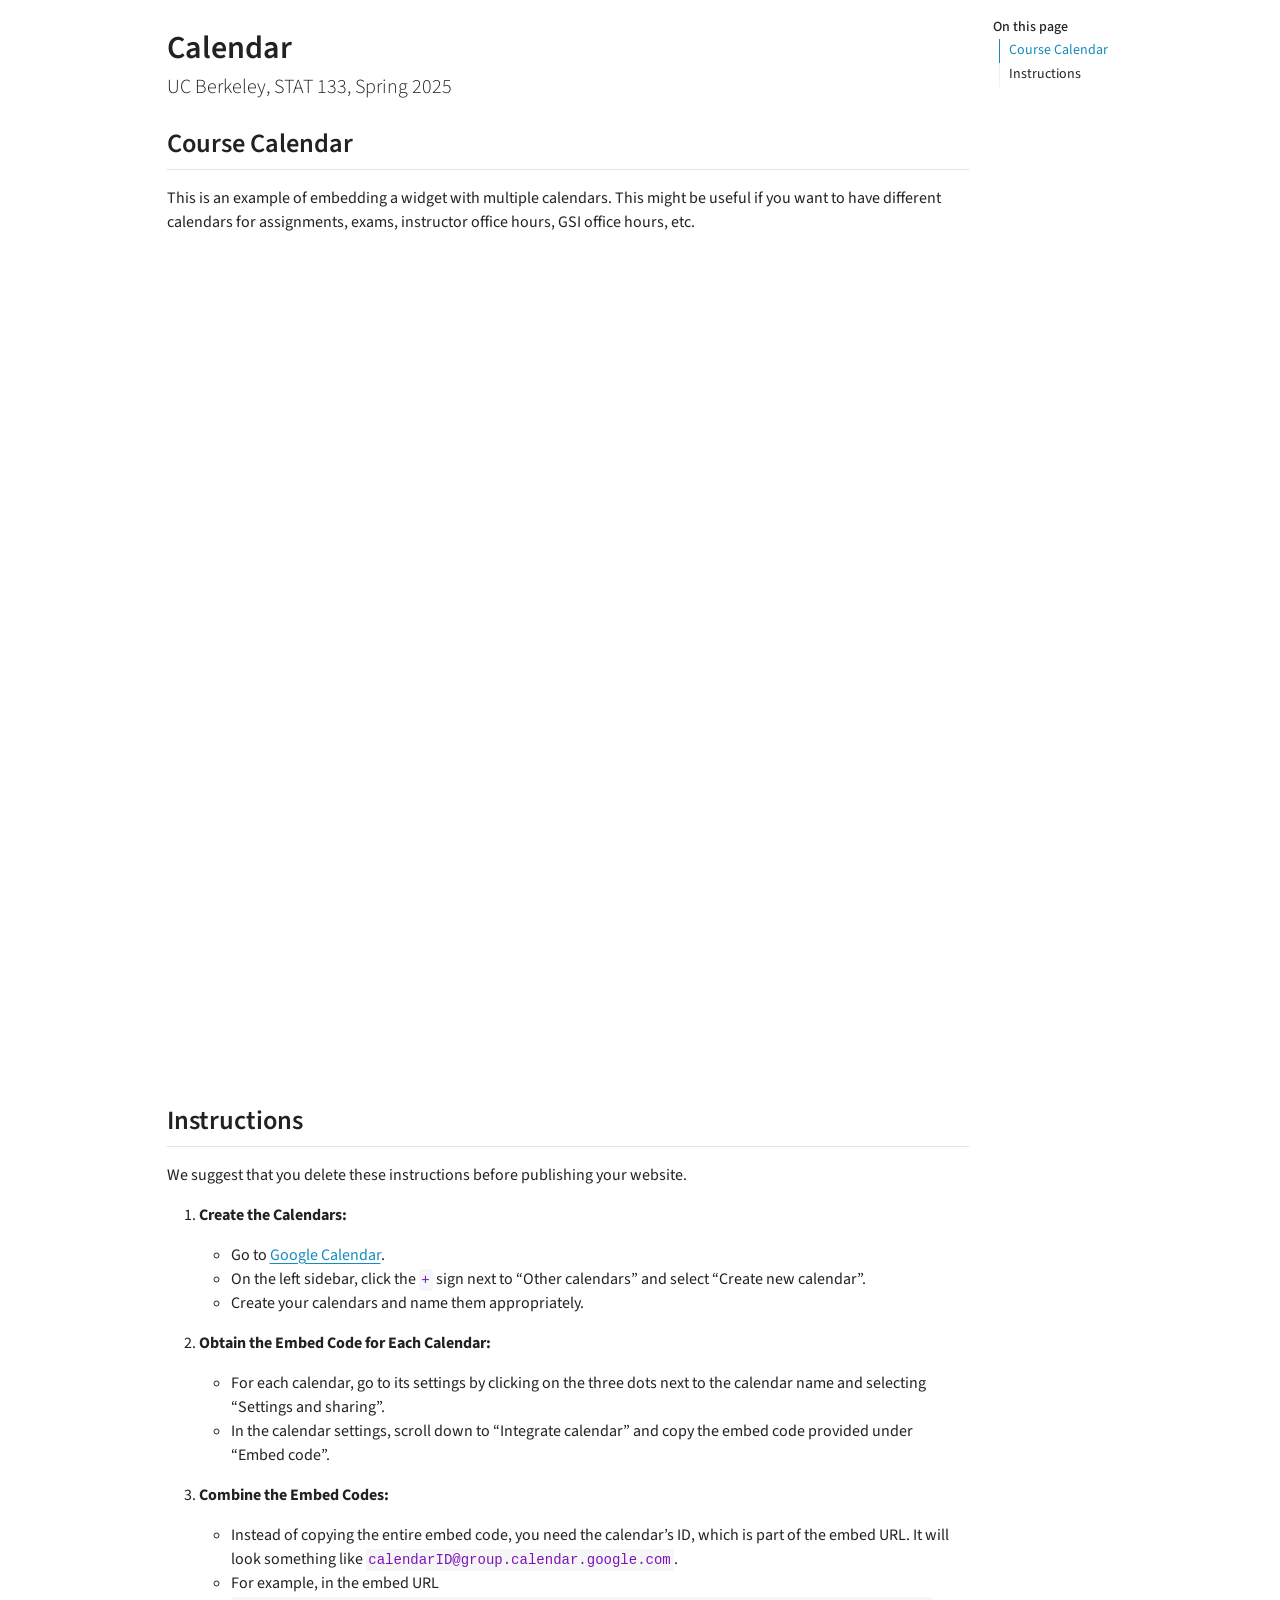
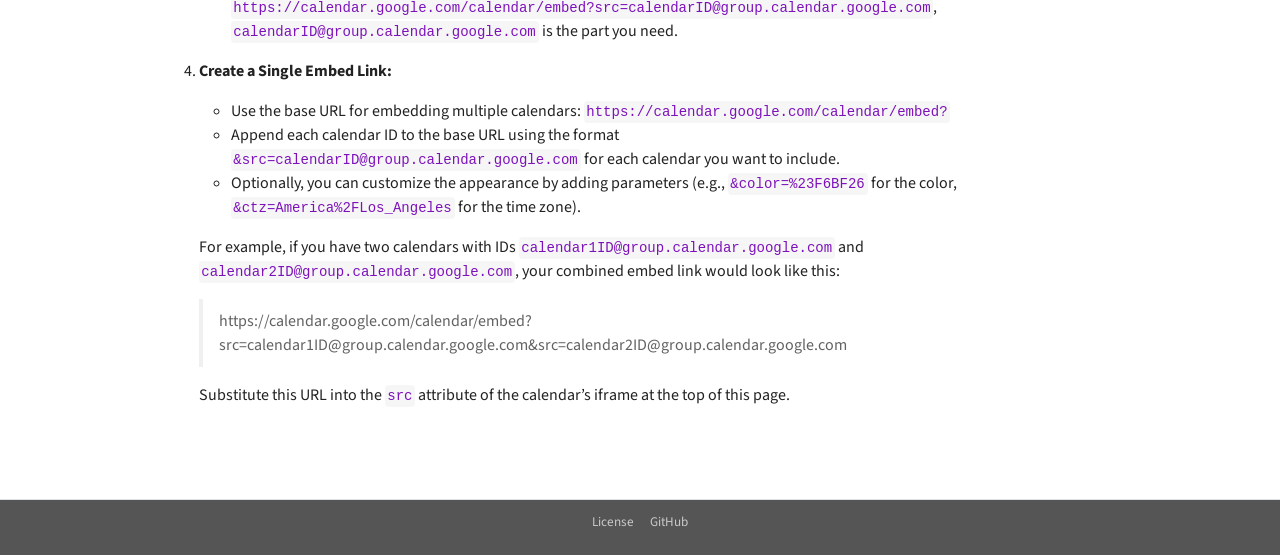
==== calendar.html @ bea4bcda "deploy: 664a6bc3b8a0e39b45ed3f9acd61c1dc4861f316" ====
<!DOCTYPE html>
<html xmlns="http://www.w3.org/1999/xhtml" lang="en" xml:lang="en"><head>

<meta charset="utf-8">
<meta name="generator" content="quarto-1.4.550">

<meta name="viewport" content="width=device-width, initial-scale=1.0, user-scalable=yes">


<title>Calendar</title>
<style>
code{white-space: pre-wrap;}
span.smallcaps{font-variant: small-caps;}
div.columns{display: flex; gap: min(4vw, 1.5em);}
div.column{flex: auto; overflow-x: auto;}
div.hanging-indent{margin-left: 1.5em; text-indent: -1.5em;}
ul.task-list{list-style: none;}
ul.task-list li input[type="checkbox"] {
  width: 0.8em;
  margin: 0 0.8em 0.2em -1em; /* quarto-specific, see https://github.com/quarto-dev/quarto-cli/issues/4556 */ 
  vertical-align: middle;
}
</style>


<script src="site_libs/quarto-nav/quarto-nav.js"></script>
<script src="site_libs/quarto-nav/headroom.min.js"></script>
<script src="site_libs/clipboard/clipboard.min.js"></script>
<script src="site_libs/quarto-search/autocomplete.umd.js"></script>
<script src="site_libs/quarto-search/fuse.min.js"></script>
<script src="site_libs/quarto-search/quarto-search.js"></script>
<meta name="quarto:offset" content="./">
<link href="./assets/favicon.ico" rel="icon">
<script src="site_libs/quarto-html/quarto.js"></script>
<script src="site_libs/quarto-html/popper.min.js"></script>
<script src="site_libs/quarto-html/tippy.umd.min.js"></script>
<script src="site_libs/quarto-html/anchor.min.js"></script>
<link href="site_libs/quarto-html/tippy.css" rel="stylesheet">
<link href="site_libs/quarto-html/quarto-syntax-highlighting.css" rel="stylesheet" id="quarto-text-highlighting-styles">
<script src="site_libs/bootstrap/bootstrap.min.js"></script>
<link href="site_libs/bootstrap/bootstrap-icons.css" rel="stylesheet">
<link href="site_libs/bootstrap/bootstrap.min.css" rel="stylesheet" id="quarto-bootstrap" data-mode="light">
<script id="quarto-search-options" type="application/json">{
  "location": "sidebar",
  "copy-button": false,
  "collapse-after": 3,
  "panel-placement": "start",
  "type": "textbox",
  "limit": 50,
  "keyboard-shortcut": [
    "f",
    "/",
    "s"
  ],
  "show-item-context": false,
  "language": {
    "search-no-results-text": "No results",
    "search-matching-documents-text": "matching documents",
    "search-copy-link-title": "Copy link to search",
    "search-hide-matches-text": "Hide additional matches",
    "search-more-match-text": "more match in this document",
    "search-more-matches-text": "more matches in this document",
    "search-clear-button-title": "Clear",
    "search-text-placeholder": "",
    "search-detached-cancel-button-title": "Cancel",
    "search-submit-button-title": "Submit",
    "search-label": "Search"
  }
}</script>


<link rel="stylesheet" href="assets/styles.css">
</head>

<body>

<div id="quarto-search-results"></div>
<!-- content -->
<div id="quarto-content" class="quarto-container page-columns page-rows-contents page-layout-article">
<!-- sidebar -->
<!-- margin-sidebar -->
    <div id="quarto-margin-sidebar" class="sidebar margin-sidebar">
        <nav id="TOC" role="doc-toc" class="toc-active">
    <h2 id="toc-title">On this page</h2>
   
  <ul>
  <li><a href="#course-calendar" id="toc-course-calendar" class="nav-link active" data-scroll-target="#course-calendar">Course Calendar</a></li>
  <li><a href="#instructions" id="toc-instructions" class="nav-link" data-scroll-target="#instructions">Instructions</a></li>
  </ul>
</nav>
    </div>
<!-- main -->
<main class="content" id="quarto-document-content">

<header id="title-block-header" class="quarto-title-block default">
<div class="quarto-title">
<h1 class="title">Calendar</h1>
<p class="subtitle lead">UC Berkeley, STAT 133, Spring 2025</p>
</div>



<div class="quarto-title-meta">

    
  
    
  </div>
  


</header>


<section id="course-calendar" class="level2">
<h2 class="anchored" data-anchor-id="course-calendar">Course Calendar</h2>
<p>This is an example of embedding a widget with multiple calendars. This might be useful if you want to have different calendars for assignments, exams, instructor office hours, GSI office hours, etc.</p>
<iframe src="https://calendar.google.com/calendar/embed?height=600&amp;wkst=1&amp;bgcolor=%23ffffff&amp;ctz=America%2FLos_Angeles&amp;showTitle=0&amp;mode=WEEK&amp;src=Y190OGE0MzY1cGhmY20wMGUyOW1oMXVha3Fuc0Bncm91cC5jYWxlbmRhci5nb29nbGUuY29t&amp;src=Y19wZjBhcmZlYnBndGtiNTJlb25jbzNxMmVwMEBncm91cC5jYWxlbmRhci5nb29nbGUuY29t&amp;src=Y19hZWNnMGE0djVlYmdjbDh0amo3cTcyNm9wNEBncm91cC5jYWxlbmRhci5nb29nbGUuY29t&amp;src=Y19pZmlxOTA3MGI5OGprMDJoYnI4cDM3djNlc0Bncm91cC5jYWxlbmRhci5nb29nbGUuY29t&amp;src=c_469240f03417bcbdddb731b455bbff98dba55de11c5afb03fff0657e39522b54%40group.calendar.google.com&amp;color=%237CB342&amp;color=%23795548&amp;color=%233F51B5&amp;color=%23D50000&amp;color=%235229A3" height="800" width="800" title="an embedded website (could be a calendar)"></iframe>
</section>
<section id="instructions" class="level2">
<h2 class="anchored" data-anchor-id="instructions">Instructions</h2>
<p>We suggest that you delete these instructions before publishing your website.</p>
<ol type="1">
<li><p><strong>Create the Calendars:</strong></p>
<ul>
<li>Go to <a href="https://calendar.google.com/">Google Calendar</a>.</li>
<li>On the left sidebar, click the <code>+</code> sign next to “Other calendars” and select “Create new calendar”.</li>
<li>Create your calendars and name them appropriately.</li>
</ul></li>
<li><p><strong>Obtain the Embed Code for Each Calendar:</strong></p>
<ul>
<li>For each calendar, go to its settings by clicking on the three dots next to the calendar name and selecting “Settings and sharing”.</li>
<li>In the calendar settings, scroll down to “Integrate calendar” and copy the embed code provided under “Embed code”.</li>
</ul></li>
<li><p><strong>Combine the Embed Codes:</strong></p>
<ul>
<li>Instead of copying the entire embed code, you need the calendar’s ID, which is part of the embed URL. It will look something like <code>calendarID@group.calendar.google.com</code>.</li>
<li>For example, in the embed URL <code>https://calendar.google.com/calendar/embed?src=calendarID@group.calendar.google.com</code>, <code>calendarID@group.calendar.google.com</code> is the part you need.</li>
</ul></li>
<li><p><strong>Create a Single Embed Link:</strong></p>
<ul>
<li>Use the base URL for embedding multiple calendars: <code>https://calendar.google.com/calendar/embed?</code></li>
<li>Append each calendar ID to the base URL using the format <code>&amp;src=calendarID@group.calendar.google.com</code> for each calendar you want to include.</li>
<li>Optionally, you can customize the appearance by adding parameters (e.g., <code>&amp;color=%23F6BF26</code> for the color, <code>&amp;ctz=America%2FLos_Angeles</code> for the time zone).</li>
</ul>
<p>For example, if you have two calendars with IDs <code>calendar1ID@group.calendar.google.com</code> and <code>calendar2ID@group.calendar.google.com</code>, your combined embed link would look like this:</p>
<blockquote class="blockquote">
<p>https://calendar.google.com/calendar/embed?src=calendar1ID@group.calendar.google.com&amp;src=calendar2ID@group.calendar.google.com</p>
</blockquote>
<p>Substitute this URL into the <code>src</code> attribute of the calendar’s iframe at the top of this page.</p></li>
</ol>


</section>

</main> <!-- /main -->
<!-- Google tag (gtag.js) -->
<script async="" src="https://www.googletagmanager.com/gtag/js?id=G-GJ80ZEKEDY"></script>
<script>
  window.dataLayer = window.dataLayer || [];
  function gtag(){dataLayer.push(arguments);}
  gtag('js', new Date());

  gtag('config', 'G-GJ80ZEKEDY');
</script>
<script id="quarto-html-after-body" type="application/javascript">
window.document.addEventListener("DOMContentLoaded", function (event) {
  const toggleBodyColorMode = (bsSheetEl) => {
    const mode = bsSheetEl.getAttribute("data-mode");
    const bodyEl = window.document.querySelector("body");
    if (mode === "dark") {
      bodyEl.classList.add("quarto-dark");
      bodyEl.classList.remove("quarto-light");
    } else {
      bodyEl.classList.add("quarto-light");
      bodyEl.classList.remove("quarto-dark");
    }
  }
  const toggleBodyColorPrimary = () => {
    const bsSheetEl = window.document.querySelector("link#quarto-bootstrap");
    if (bsSheetEl) {
      toggleBodyColorMode(bsSheetEl);
    }
  }
  toggleBodyColorPrimary();  
  const icon = "";
  const anchorJS = new window.AnchorJS();
  anchorJS.options = {
    placement: 'right',
    icon: icon
  };
  anchorJS.add('.anchored');
  const isCodeAnnotation = (el) => {
    for (const clz of el.classList) {
      if (clz.startsWith('code-annotation-')) {                     
        return true;
      }
    }
    return false;
  }
  const clipboard = new window.ClipboardJS('.code-copy-button', {
    text: function(trigger) {
      const codeEl = trigger.previousElementSibling.cloneNode(true);
      for (const childEl of codeEl.children) {
        if (isCodeAnnotation(childEl)) {
          childEl.remove();
        }
      }
      return codeEl.innerText;
    }
  });
  clipboard.on('success', function(e) {
    // button target
    const button = e.trigger;
    // don't keep focus
    button.blur();
    // flash "checked"
    button.classList.add('code-copy-button-checked');
    var currentTitle = button.getAttribute("title");
    button.setAttribute("title", "Copied!");
    let tooltip;
    if (window.bootstrap) {
      button.setAttribute("data-bs-toggle", "tooltip");
      button.setAttribute("data-bs-placement", "left");
      button.setAttribute("data-bs-title", "Copied!");
      tooltip = new bootstrap.Tooltip(button, 
        { trigger: "manual", 
          customClass: "code-copy-button-tooltip",
          offset: [0, -8]});
      tooltip.show();    
    }
    setTimeout(function() {
      if (tooltip) {
        tooltip.hide();
        button.removeAttribute("data-bs-title");
        button.removeAttribute("data-bs-toggle");
        button.removeAttribute("data-bs-placement");
      }
      button.setAttribute("title", currentTitle);
      button.classList.remove('code-copy-button-checked');
    }, 1000);
    // clear code selection
    e.clearSelection();
  });
  function tippyHover(el, contentFn, onTriggerFn, onUntriggerFn) {
    const config = {
      allowHTML: true,
      maxWidth: 500,
      delay: 100,
      arrow: false,
      appendTo: function(el) {
          return el.parentElement;
      },
      interactive: true,
      interactiveBorder: 10,
      theme: 'quarto',
      placement: 'bottom-start',
    };
    if (contentFn) {
      config.content = contentFn;
    }
    if (onTriggerFn) {
      config.onTrigger = onTriggerFn;
    }
    if (onUntriggerFn) {
      config.onUntrigger = onUntriggerFn;
    }
    window.tippy(el, config); 
  }
  const noterefs = window.document.querySelectorAll('a[role="doc-noteref"]');
  for (var i=0; i<noterefs.length; i++) {
    const ref = noterefs[i];
    tippyHover(ref, function() {
      // use id or data attribute instead here
      let href = ref.getAttribute('data-footnote-href') || ref.getAttribute('href');
      try { href = new URL(href).hash; } catch {}
      const id = href.replace(/^#\/?/, "");
      const note = window.document.getElementById(id);
      return note.innerHTML;
    });
  }
  const xrefs = window.document.querySelectorAll('a.quarto-xref');
  const processXRef = (id, note) => {
    // Strip column container classes
    const stripColumnClz = (el) => {
      el.classList.remove("page-full", "page-columns");
      if (el.children) {
        for (const child of el.children) {
          stripColumnClz(child);
        }
      }
    }
    stripColumnClz(note)
    if (id === null || id.startsWith('sec-')) {
      // Special case sections, only their first couple elements
      const container = document.createElement("div");
      if (note.children && note.children.length > 2) {
        container.appendChild(note.children[0].cloneNode(true));
        for (let i = 1; i < note.children.length; i++) {
          const child = note.children[i];
          if (child.tagName === "P" && child.innerText === "") {
            continue;
          } else {
            container.appendChild(child.cloneNode(true));
            break;
          }
        }
        if (window.Quarto?.typesetMath) {
          window.Quarto.typesetMath(container);
        }
        return container.innerHTML
      } else {
        if (window.Quarto?.typesetMath) {
          window.Quarto.typesetMath(note);
        }
        return note.innerHTML;
      }
    } else {
      // Remove any anchor links if they are present
      const anchorLink = note.querySelector('a.anchorjs-link');
      if (anchorLink) {
        anchorLink.remove();
      }
      if (window.Quarto?.typesetMath) {
        window.Quarto.typesetMath(note);
      }
      // TODO in 1.5, we should make sure this works without a callout special case
      if (note.classList.contains("callout")) {
        return note.outerHTML;
      } else {
        return note.innerHTML;
      }
    }
  }
  for (var i=0; i<xrefs.length; i++) {
    const xref = xrefs[i];
    tippyHover(xref, undefined, function(instance) {
      instance.disable();
      let url = xref.getAttribute('href');
      let hash = undefined; 
      if (url.startsWith('#')) {
        hash = url;
      } else {
        try { hash = new URL(url).hash; } catch {}
      }
      if (hash) {
        const id = hash.replace(/^#\/?/, "");
        const note = window.document.getElementById(id);
        if (note !== null) {
          try {
            const html = processXRef(id, note.cloneNode(true));
            instance.setContent(html);
          } finally {
            instance.enable();
            instance.show();
          }
        } else {
          // See if we can fetch this
          fetch(url.split('#')[0])
          .then(res => res.text())
          .then(html => {
            const parser = new DOMParser();
            const htmlDoc = parser.parseFromString(html, "text/html");
            const note = htmlDoc.getElementById(id);
            if (note !== null) {
              const html = processXRef(id, note);
              instance.setContent(html);
            } 
          }).finally(() => {
            instance.enable();
            instance.show();
          });
        }
      } else {
        // See if we can fetch a full url (with no hash to target)
        // This is a special case and we should probably do some content thinning / targeting
        fetch(url)
        .then(res => res.text())
        .then(html => {
          const parser = new DOMParser();
          const htmlDoc = parser.parseFromString(html, "text/html");
          const note = htmlDoc.querySelector('main.content');
          if (note !== null) {
            // This should only happen for chapter cross references
            // (since there is no id in the URL)
            // remove the first header
            if (note.children.length > 0 && note.children[0].tagName === "HEADER") {
              note.children[0].remove();
            }
            const html = processXRef(null, note);
            instance.setContent(html);
          } 
        }).finally(() => {
          instance.enable();
          instance.show();
        });
      }
    }, function(instance) {
    });
  }
      let selectedAnnoteEl;
      const selectorForAnnotation = ( cell, annotation) => {
        let cellAttr = 'data-code-cell="' + cell + '"';
        let lineAttr = 'data-code-annotation="' +  annotation + '"';
        const selector = 'span[' + cellAttr + '][' + lineAttr + ']';
        return selector;
      }
      const selectCodeLines = (annoteEl) => {
        const doc = window.document;
        const targetCell = annoteEl.getAttribute("data-target-cell");
        const targetAnnotation = annoteEl.getAttribute("data-target-annotation");
        const annoteSpan = window.document.querySelector(selectorForAnnotation(targetCell, targetAnnotation));
        const lines = annoteSpan.getAttribute("data-code-lines").split(",");
        const lineIds = lines.map((line) => {
          return targetCell + "-" + line;
        })
        let top = null;
        let height = null;
        let parent = null;
        if (lineIds.length > 0) {
            //compute the position of the single el (top and bottom and make a div)
            const el = window.document.getElementById(lineIds[0]);
            top = el.offsetTop;
            height = el.offsetHeight;
            parent = el.parentElement.parentElement;
          if (lineIds.length > 1) {
            const lastEl = window.document.getElementById(lineIds[lineIds.length - 1]);
            const bottom = lastEl.offsetTop + lastEl.offsetHeight;
            height = bottom - top;
          }
          if (top !== null && height !== null && parent !== null) {
            // cook up a div (if necessary) and position it 
            let div = window.document.getElementById("code-annotation-line-highlight");
            if (div === null) {
              div = window.document.createElement("div");
              div.setAttribute("id", "code-annotation-line-highlight");
              div.style.position = 'absolute';
              parent.appendChild(div);
            }
            div.style.top = top - 2 + "px";
            div.style.height = height + 4 + "px";
            div.style.left = 0;
            let gutterDiv = window.document.getElementById("code-annotation-line-highlight-gutter");
            if (gutterDiv === null) {
              gutterDiv = window.document.createElement("div");
              gutterDiv.setAttribute("id", "code-annotation-line-highlight-gutter");
              gutterDiv.style.position = 'absolute';
              const codeCell = window.document.getElementById(targetCell);
              const gutter = codeCell.querySelector('.code-annotation-gutter');
              gutter.appendChild(gutterDiv);
            }
            gutterDiv.style.top = top - 2 + "px";
            gutterDiv.style.height = height + 4 + "px";
          }
          selectedAnnoteEl = annoteEl;
        }
      };
      const unselectCodeLines = () => {
        const elementsIds = ["code-annotation-line-highlight", "code-annotation-line-highlight-gutter"];
        elementsIds.forEach((elId) => {
          const div = window.document.getElementById(elId);
          if (div) {
            div.remove();
          }
        });
        selectedAnnoteEl = undefined;
      };
        // Handle positioning of the toggle
    window.addEventListener(
      "resize",
      throttle(() => {
        elRect = undefined;
        if (selectedAnnoteEl) {
          selectCodeLines(selectedAnnoteEl);
        }
      }, 10)
    );
    function throttle(fn, ms) {
    let throttle = false;
    let timer;
      return (...args) => {
        if(!throttle) { // first call gets through
            fn.apply(this, args);
            throttle = true;
        } else { // all the others get throttled
            if(timer) clearTimeout(timer); // cancel #2
            timer = setTimeout(() => {
              fn.apply(this, args);
              timer = throttle = false;
            }, ms);
        }
      };
    }
      // Attach click handler to the DT
      const annoteDls = window.document.querySelectorAll('dt[data-target-cell]');
      for (const annoteDlNode of annoteDls) {
        annoteDlNode.addEventListener('click', (event) => {
          const clickedEl = event.target;
          if (clickedEl !== selectedAnnoteEl) {
            unselectCodeLines();
            const activeEl = window.document.querySelector('dt[data-target-cell].code-annotation-active');
            if (activeEl) {
              activeEl.classList.remove('code-annotation-active');
            }
            selectCodeLines(clickedEl);
            clickedEl.classList.add('code-annotation-active');
          } else {
            // Unselect the line
            unselectCodeLines();
            clickedEl.classList.remove('code-annotation-active');
          }
        });
      }
  const findCites = (el) => {
    const parentEl = el.parentElement;
    if (parentEl) {
      const cites = parentEl.dataset.cites;
      if (cites) {
        return {
          el,
          cites: cites.split(' ')
        };
      } else {
        return findCites(el.parentElement)
      }
    } else {
      return undefined;
    }
  };
  var bibliorefs = window.document.querySelectorAll('a[role="doc-biblioref"]');
  for (var i=0; i<bibliorefs.length; i++) {
    const ref = bibliorefs[i];
    const citeInfo = findCites(ref);
    if (citeInfo) {
      tippyHover(citeInfo.el, function() {
        var popup = window.document.createElement('div');
        citeInfo.cites.forEach(function(cite) {
          var citeDiv = window.document.createElement('div');
          citeDiv.classList.add('hanging-indent');
          citeDiv.classList.add('csl-entry');
          var biblioDiv = window.document.getElementById('ref-' + cite);
          if (biblioDiv) {
            citeDiv.innerHTML = biblioDiv.innerHTML;
          }
          popup.appendChild(citeDiv);
        });
        return popup.innerHTML;
      });
    }
  }
});
</script>
</div> <!-- /content -->
<footer class="footer">
  <div class="nav-footer">
    <div class="nav-footer-left">
      &nbsp;
    </div>   
    <div class="nav-footer-center">
      <ul class="footer-items list-unstyled">
    <li class="nav-item">
    <a class="nav-link" href="./license.html">
<p>License</p>
</a>
  </li>  
    <li class="nav-item">
    <a class="nav-link" href="https://github.com/berkeleymrc/fall-2026">
<p>GitHub</p>
</a>
  </li>  
</ul>
    </div>
    <div class="nav-footer-right">
      &nbsp;
    </div>
  </div>
</footer>




</body></html>
---- site_libs/quarto-html/tippy.css ----
.tippy-box[data-animation=fade][data-state=hidden]{opacity:0}[data-tippy-root]{max-width:calc(100vw - 10px)}.tippy-box{position:relative;background-color:#333;color:#fff;border-radius:4px;font-size:14px;line-height:1.4;white-space:normal;outline:0;transition-property:transform,visibility,opacity}.tippy-box[data-placement^=top]>.tippy-arrow{bottom:0}.tippy-box[data-placement^=top]>.tippy-arrow:before{bottom:-7px;left:0;border-width:8px 8px 0;border-top-color:initial;transform-origin:center top}.tippy-box[data-placement^=bottom]>.tippy-arrow{top:0}.tippy-box[data-placement^=bottom]>.tippy-arrow:before{top:-7px;left:0;border-width:0 8px 8px;border-bottom-color:initial;transform-origin:center bottom}.tippy-box[data-placement^=left]>.tippy-arrow{right:0}.tippy-box[data-placement^=left]>.tippy-arrow:before{border-width:8px 0 8px 8px;border-left-color:initial;right:-7px;transform-origin:center left}.tippy-box[data-placement^=right]>.tippy-arrow{left:0}.tippy-box[data-placement^=right]>.tippy-arrow:before{left:-7px;border-width:8px 8px 8px 0;border-right-color:initial;transform-origin:center right}.tippy-box[data-inertia][data-state=visible]{transition-timing-function:cubic-bezier(.54,1.5,.38,1.11)}.tippy-arrow{width:16px;height:16px;color:#333}.tippy-arrow:before{content:"";position:absolute;border-color:transparent;border-style:solid}.tippy-content{position:relative;padding:5px 9px;z-index:1}
---- site_libs/quarto-html/quarto-syntax-highlighting.css ----
/* quarto syntax highlight colors */
:root {
  --quarto-hl-ot-color: #003B4F;
  --quarto-hl-at-color: #657422;
  --quarto-hl-ss-color: #20794D;
  --quarto-hl-an-color: #5E5E5E;
  --quarto-hl-fu-color: #4758AB;
  --quarto-hl-st-color: #20794D;
  --quarto-hl-cf-color: #003B4F;
  --quarto-hl-op-color: #5E5E5E;
  --quarto-hl-er-color: #AD0000;
  --quarto-hl-bn-color: #AD0000;
  --quarto-hl-al-color: #AD0000;
  --quarto-hl-va-color: #111111;
  --quarto-hl-bu-color: inherit;
  --quarto-hl-ex-color: inherit;
  --quarto-hl-pp-color: #AD0000;
  --quarto-hl-in-color: #5E5E5E;
  --quarto-hl-vs-color: #20794D;
  --quarto-hl-wa-color: #5E5E5E;
  --quarto-hl-do-color: #5E5E5E;
  --quarto-hl-im-color: #00769E;
  --quarto-hl-ch-color: #20794D;
  --quarto-hl-dt-color: #AD0000;
  --quarto-hl-fl-color: #AD0000;
  --quarto-hl-co-color: #5E5E5E;
  --quarto-hl-cv-color: #5E5E5E;
  --quarto-hl-cn-color: #8f5902;
  --quarto-hl-sc-color: #5E5E5E;
  --quarto-hl-dv-color: #AD0000;
  --quarto-hl-kw-color: #003B4F;
}

/* other quarto variables */
:root {
  --quarto-font-monospace: SFMono-Regular, Menlo, Monaco, Consolas, "Liberation Mono", "Courier New", monospace;
}

pre > code.sourceCode > span {
  color: #003B4F;
}

code span {
  color: #003B4F;
}

code.sourceCode > span {
  color: #003B4F;
}

div.sourceCode,
div.sourceCode pre.sourceCode {
  color: #003B4F;
}

code span.ot {
  color: #003B4F;
  font-style: inherit;
}

code span.at {
  color: #657422;
  font-style: inherit;
}

code span.ss {
  color: #20794D;
  font-style: inherit;
}

code span.an {
  color: #5E5E5E;
  font-style: inherit;
}

code span.fu {
  color: #4758AB;
  font-style: inherit;
}

code span.st {
  color: #20794D;
  font-style: inherit;
}

code span.cf {
  color: #003B4F;
  font-style: inherit;
}

code span.op {
  color: #5E5E5E;
  font-style: inherit;
}

code span.er {
  color: #AD0000;
  font-style: inherit;
}

code span.bn {
  color: #AD0000;
  font-style: inherit;
}

code span.al {
  color: #AD0000;
  font-style: inherit;
}

code span.va {
  color: #111111;
  font-style: inherit;
}

code span.bu {
  font-style: inherit;
}

code span.ex {
  font-style: inherit;
}

code span.pp {
  color: #AD0000;
  font-style: inherit;
}

code span.in {
  color: #5E5E5E;
  font-style: inherit;
}

code span.vs {
  color: #20794D;
  font-style: inherit;
}

code span.wa {
  color: #5E5E5E;
  font-style: italic;
}

code span.do {
  color: #5E5E5E;
  font-style: italic;
}

code span.im {
  color: #00769E;
  font-style: inherit;
}

code span.ch {
  color: #20794D;
  font-style: inherit;
}

code span.dt {
  color: #AD0000;
  font-style: inherit;
}

code span.fl {
  color: #AD0000;
  font-style: inherit;
}

code span.co {
  color: #5E5E5E;
  font-style: inherit;
}

code span.cv {
  color: #5E5E5E;
  font-style: italic;
}

code span.cn {
  color: #8f5902;
  font-style: inherit;
}

code span.sc {
  color: #5E5E5E;
  font-style: inherit;
}

code span.dv {
  color: #AD0000;
  font-style: inherit;
}

code span.kw {
  color: #003B4F;
  font-style: inherit;
}

.prevent-inlining {
  content: "</";
}

/*# sourceMappingURL=debc5d5d77c3f9108843748ff7464032.css.map */
---- assets/styles.css ----
.label {
    margin-right: 5px;
    border-radius: 6px;
    padding: 4px 6px 4px 7px;
    width: 101px;
    color: white;
    font-size: 0.9em;
    display: inline-block; 
}

.label-Lecture-A  { background-color: #c3c3c3; }
.label-Lecture-B  { background-color: #c3c3c3; }
.label-Reflection { background-color: #003262; }
.label-Assignment { background-color: #4b86bf; }
.label-Quiz       { background-color: #fdb515; }
.label-Exercise   { background-color: #ff6f36; }


th {
    width: 9%;
}

td:first-of-type {
    width: 55%;
}

td:last-of-type {
    width: 20%;
}

table {
    border: 2px solid;
}

button > a {
    color: white;
    text-decoration: none;
}

button {
    border: none;
}

.border {
  color:#069;
  font-weight: bold;
}

/* Base calendar style */
.calendar-embed {
  position: relative;
  width: 100%;
  margin: 0 auto;
  background: #fff;
  border-radius: 8px;
  overflow: hidden;
  box-shadow: 0 2px 12px rgba(0,0,0,0.08);
}

/* Default aspect ratio */
.calendar-embed iframe {
  position: absolute;
  inset: 0;
  width: 100%;
  height: 100%;
}

/* Large version for event signup page */
.calendar-embed.large {
  aspect-ratio: 16 / 9; 
  max-width: 1200px;    
  height: 900px;        
}

/* Mobile tweaks */
@media (max-width: 768px) {
  .calendar-embed.large {
    height: 600px; 
  }
}
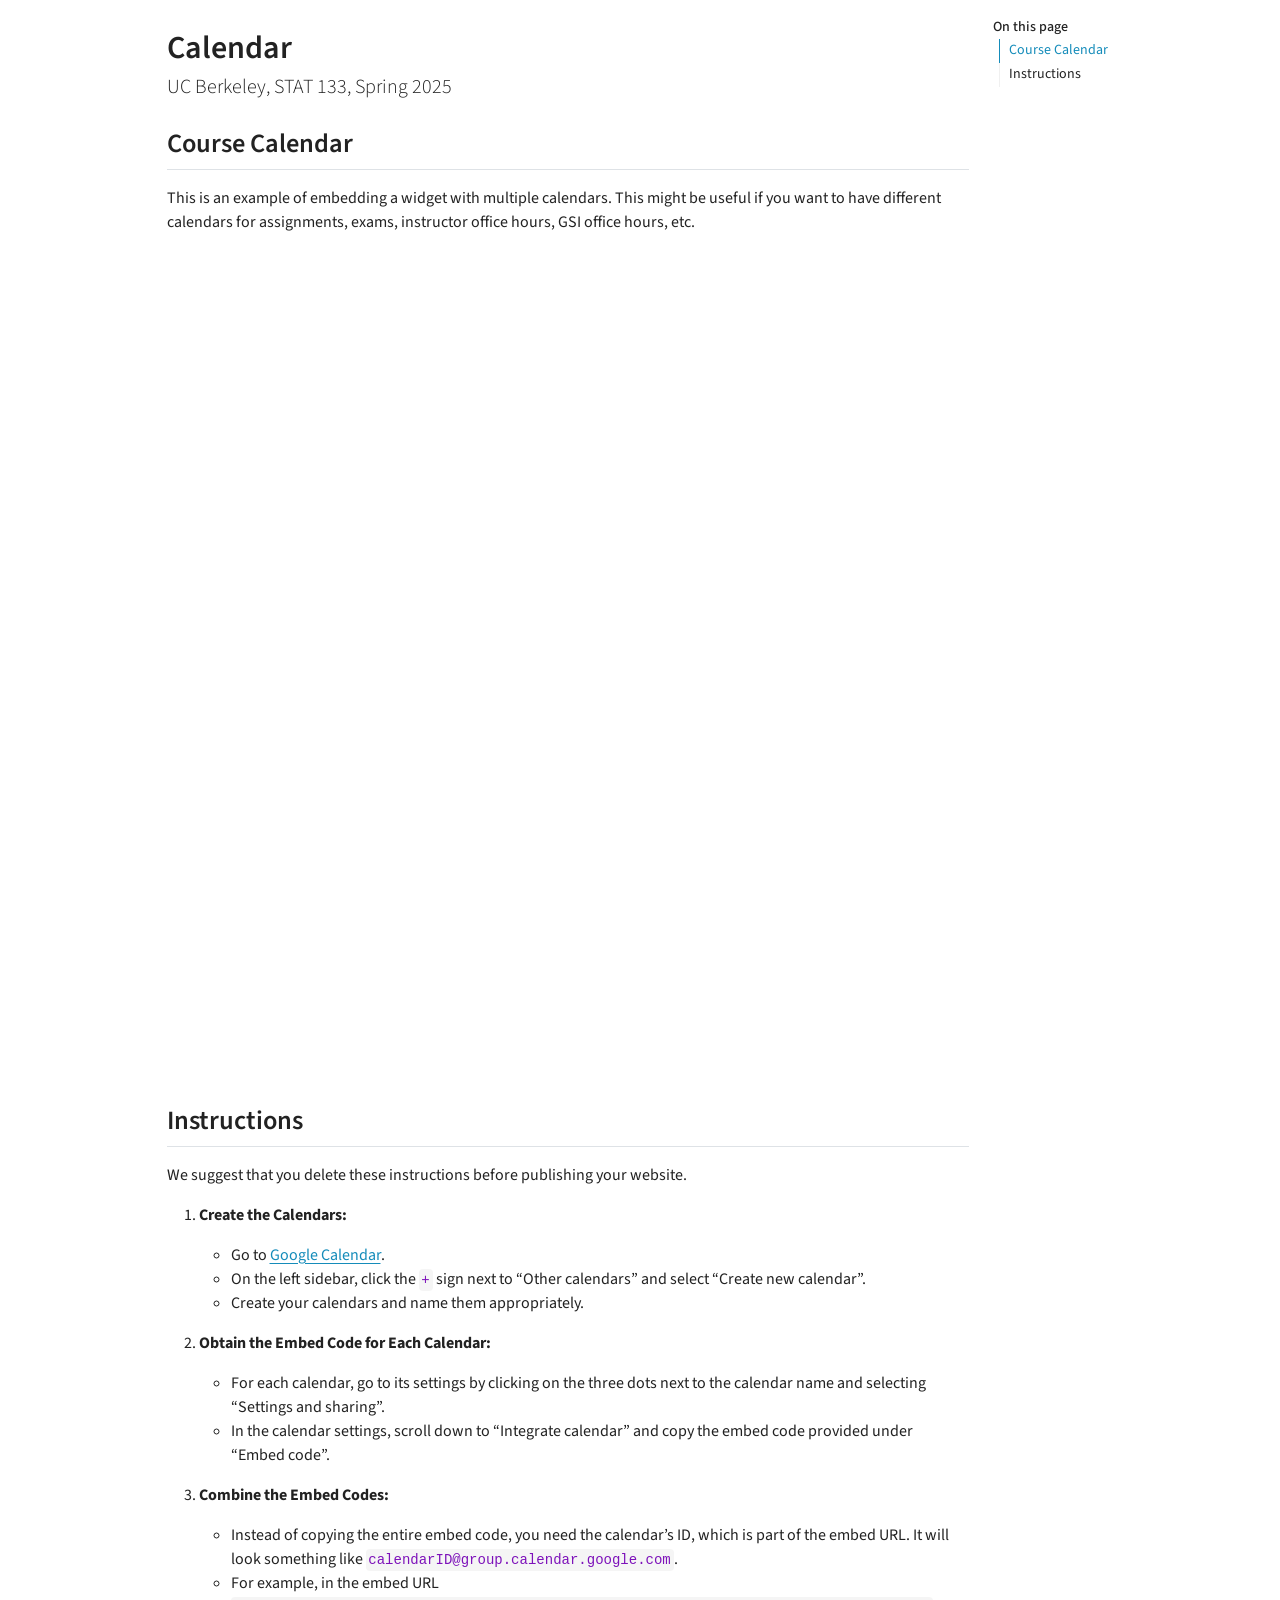
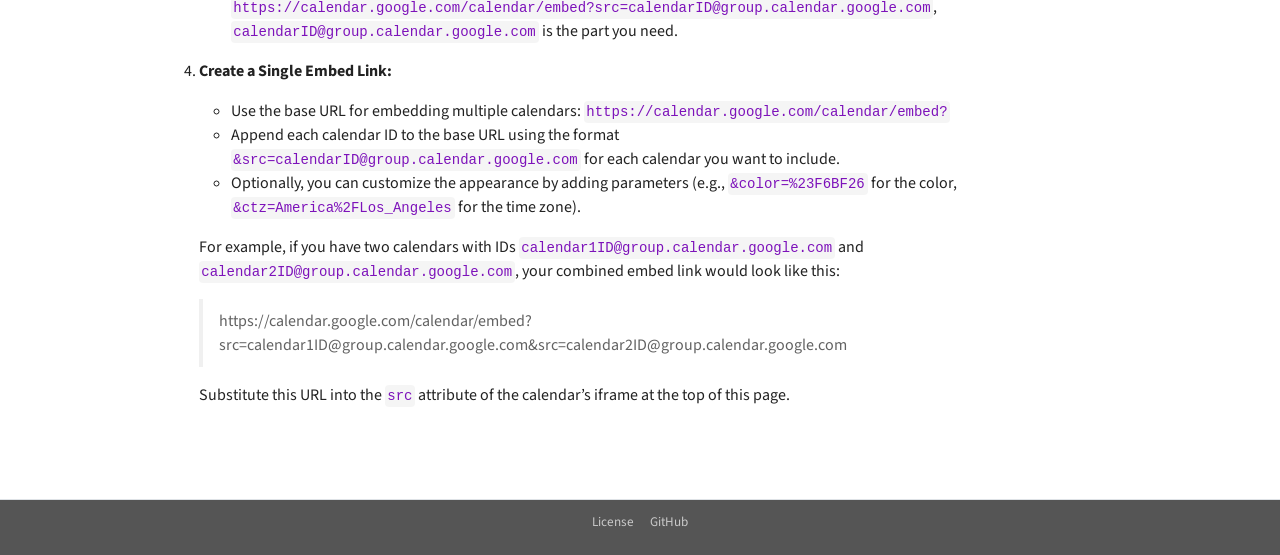
==== commit 65c198cd: "deploy: bb8cbec56fe9167045749e392dccc48f8dde9dc8" ====
--- a/calendar.html
+++ b/calendar.html
@@ -2,13 +2,16 @@
 <html xmlns="http://www.w3.org/1999/xhtml" lang="en" xml:lang="en"><head>
 
 <meta charset="utf-8">
-<meta name="generator" content="quarto-1.4.550">
+<meta name="generator" content="quarto-1.9.38">
 
 <meta name="viewport" content="width=device-width, initial-scale=1.0, user-scalable=yes">
 
 
 <title>Calendar</title>
 <style>
+/* Default styles provided by pandoc.
+** See https://pandoc.org/MANUAL.html#variables-for-html for config info.
+*/
 code{white-space: pre-wrap;}
 span.smallcaps{font-variant: small-caps;}
 div.columns{display: flex; gap: min(4vw, 1.5em);}
@@ -31,15 +34,16 @@
 <script src="site_libs/quarto-search/quarto-search.js"></script>
 <meta name="quarto:offset" content="./">
 <link href="./assets/favicon.ico" rel="icon">
-<script src="site_libs/quarto-html/quarto.js"></script>
+<script src="site_libs/quarto-html/quarto.js" type="module"></script>
+<script src="site_libs/quarto-html/tabsets/tabsets.js" type="module"></script>
 <script src="site_libs/quarto-html/popper.min.js"></script>
 <script src="site_libs/quarto-html/tippy.umd.min.js"></script>
 <script src="site_libs/quarto-html/anchor.min.js"></script>
 <link href="site_libs/quarto-html/tippy.css" rel="stylesheet">
-<link href="site_libs/quarto-html/quarto-syntax-highlighting.css" rel="stylesheet" id="quarto-text-highlighting-styles">
+<link href="site_libs/quarto-html/quarto-syntax-highlighting-15634bcf2e68342d4ad2dfa704d543f6.css" rel="stylesheet" id="quarto-text-highlighting-styles">
 <script src="site_libs/bootstrap/bootstrap.min.js"></script>
 <link href="site_libs/bootstrap/bootstrap-icons.css" rel="stylesheet">
-<link href="site_libs/bootstrap/bootstrap.min.css" rel="stylesheet" id="quarto-bootstrap" data-mode="light">
+<link href="site_libs/bootstrap/bootstrap-895001d7482046e656a0ea0b16d13c1e.min.css" rel="stylesheet" append-hash="true" id="quarto-bootstrap" data-mode="light">
 <script id="quarto-search-options" type="application/json">{
   "location": "sidebar",
   "copy-button": false,
@@ -72,7 +76,7 @@
 <link rel="stylesheet" href="assets/styles.css">
 </head>
 
-<body>
+<body class="quarto-light">
 
 <div id="quarto-search-results"></div>
 <!-- content -->
@@ -164,43 +168,58 @@
   gtag('config', 'G-GJ80ZEKEDY');
 </script>
 <script id="quarto-html-after-body" type="application/javascript">
-window.document.addEventListener("DOMContentLoaded", function (event) {
-  const toggleBodyColorMode = (bsSheetEl) => {
-    const mode = bsSheetEl.getAttribute("data-mode");
-    const bodyEl = window.document.querySelector("body");
-    if (mode === "dark") {
-      bodyEl.classList.add("quarto-dark");
-      bodyEl.classList.remove("quarto-light");
-    } else {
-      bodyEl.classList.add("quarto-light");
-      bodyEl.classList.remove("quarto-dark");
-    }
-  }
-  const toggleBodyColorPrimary = () => {
-    const bsSheetEl = window.document.querySelector("link#quarto-bootstrap");
-    if (bsSheetEl) {
-      toggleBodyColorMode(bsSheetEl);
-    }
-  }
-  toggleBodyColorPrimary();  
-  const icon = "";
-  const anchorJS = new window.AnchorJS();
-  anchorJS.options = {
-    placement: 'right',
-    icon: icon
-  };
-  anchorJS.add('.anchored');
-  const isCodeAnnotation = (el) => {
-    for (const clz of el.classList) {
-      if (clz.startsWith('code-annotation-')) {                     
-        return true;
-      }
-    }
-    return false;
-  }
-  const clipboard = new window.ClipboardJS('.code-copy-button', {
-    text: function(trigger) {
-      const codeEl = trigger.previousElementSibling.cloneNode(true);
+  window.document.addEventListener("DOMContentLoaded", function (event) {
+    const icon = "";
+    const anchorJS = new window.AnchorJS();
+    anchorJS.options = {
+      placement: 'right',
+      icon: icon
+    };
+    anchorJS.add('.anchored');
+    const isCodeAnnotation = (el) => {
+      for (const clz of el.classList) {
+        if (clz.startsWith('code-annotation-')) {                     
+          return true;
+        }
+      }
+      return false;
+    }
+    const onCopySuccess = function(e) {
+      // button target
+      const button = e.trigger;
+      // don't keep focus
+      button.blur();
+      // flash "checked"
+      button.classList.add('code-copy-button-checked');
+      var currentTitle = button.getAttribute("title");
+      button.setAttribute("title", "Copied!");
+      let tooltip;
+      if (window.bootstrap) {
+        button.setAttribute("data-bs-toggle", "tooltip");
+        button.setAttribute("data-bs-placement", "left");
+        button.setAttribute("data-bs-title", "Copied!");
+        tooltip = new bootstrap.Tooltip(button, 
+          { trigger: "manual", 
+            customClass: "code-copy-button-tooltip",
+            offset: [0, -8]});
+        tooltip.show();    
+      }
+      setTimeout(function() {
+        if (tooltip) {
+          tooltip.hide();
+          button.removeAttribute("data-bs-title");
+          button.removeAttribute("data-bs-toggle");
+          button.removeAttribute("data-bs-placement");
+        }
+        button.setAttribute("title", currentTitle);
+        button.classList.remove('code-copy-button-checked');
+      }, 1000);
+      // clear code selection
+      e.clearSelection();
+    }
+    const getTextToCopy = function(trigger) {
+      const outerScaffold = trigger.parentElement.cloneNode(true);
+      const codeEl = outerScaffold.querySelector('code');
       for (const childEl of codeEl.children) {
         if (isCodeAnnotation(childEl)) {
           childEl.remove();
@@ -208,162 +227,184 @@
       }
       return codeEl.innerText;
     }
-  });
-  clipboard.on('success', function(e) {
-    // button target
-    const button = e.trigger;
-    // don't keep focus
-    button.blur();
-    // flash "checked"
-    button.classList.add('code-copy-button-checked');
-    var currentTitle = button.getAttribute("title");
-    button.setAttribute("title", "Copied!");
-    let tooltip;
-    if (window.bootstrap) {
-      button.setAttribute("data-bs-toggle", "tooltip");
-      button.setAttribute("data-bs-placement", "left");
-      button.setAttribute("data-bs-title", "Copied!");
-      tooltip = new bootstrap.Tooltip(button, 
-        { trigger: "manual", 
-          customClass: "code-copy-button-tooltip",
-          offset: [0, -8]});
-      tooltip.show();    
-    }
-    setTimeout(function() {
-      if (tooltip) {
-        tooltip.hide();
-        button.removeAttribute("data-bs-title");
-        button.removeAttribute("data-bs-toggle");
-        button.removeAttribute("data-bs-placement");
-      }
-      button.setAttribute("title", currentTitle);
-      button.classList.remove('code-copy-button-checked');
-    }, 1000);
-    // clear code selection
-    e.clearSelection();
-  });
-  function tippyHover(el, contentFn, onTriggerFn, onUntriggerFn) {
-    const config = {
-      allowHTML: true,
-      maxWidth: 500,
-      delay: 100,
-      arrow: false,
-      appendTo: function(el) {
-          return el.parentElement;
-      },
-      interactive: true,
-      interactiveBorder: 10,
-      theme: 'quarto',
-      placement: 'bottom-start',
-    };
-    if (contentFn) {
-      config.content = contentFn;
-    }
-    if (onTriggerFn) {
-      config.onTrigger = onTriggerFn;
-    }
-    if (onUntriggerFn) {
-      config.onUntrigger = onUntriggerFn;
-    }
-    window.tippy(el, config); 
-  }
-  const noterefs = window.document.querySelectorAll('a[role="doc-noteref"]');
-  for (var i=0; i<noterefs.length; i++) {
-    const ref = noterefs[i];
-    tippyHover(ref, function() {
-      // use id or data attribute instead here
-      let href = ref.getAttribute('data-footnote-href') || ref.getAttribute('href');
-      try { href = new URL(href).hash; } catch {}
-      const id = href.replace(/^#\/?/, "");
-      const note = window.document.getElementById(id);
-      return note.innerHTML;
+    const clipboard = new window.ClipboardJS('.code-copy-button:not([data-in-quarto-modal])', {
+      text: getTextToCopy
     });
-  }
-  const xrefs = window.document.querySelectorAll('a.quarto-xref');
-  const processXRef = (id, note) => {
-    // Strip column container classes
-    const stripColumnClz = (el) => {
-      el.classList.remove("page-full", "page-columns");
-      if (el.children) {
-        for (const child of el.children) {
-          stripColumnClz(child);
-        }
-      }
-    }
-    stripColumnClz(note)
-    if (id === null || id.startsWith('sec-')) {
-      // Special case sections, only their first couple elements
-      const container = document.createElement("div");
-      if (note.children && note.children.length > 2) {
-        container.appendChild(note.children[0].cloneNode(true));
-        for (let i = 1; i < note.children.length; i++) {
-          const child = note.children[i];
-          if (child.tagName === "P" && child.innerText === "") {
-            continue;
-          } else {
-            container.appendChild(child.cloneNode(true));
-            break;
-          }
-        }
-        if (window.Quarto?.typesetMath) {
-          window.Quarto.typesetMath(container);
-        }
-        return container.innerHTML
+    clipboard.on('success', onCopySuccess);
+    if (window.document.getElementById('quarto-embedded-source-code-modal')) {
+      const clipboardModal = new window.ClipboardJS('.code-copy-button[data-in-quarto-modal]', {
+        text: getTextToCopy,
+        container: window.document.getElementById('quarto-embedded-source-code-modal')
+      });
+      clipboardModal.on('success', onCopySuccess);
+    }
+      var localhostRegex = new RegExp(/^(?:http|https):\/\/localhost\:?[0-9]*\//);
+      var mailtoRegex = new RegExp(/^mailto:/);
+        var filterRegex = new RegExp('/' + window.location.host + '/');
+      var isInternal = (href) => {
+          return filterRegex.test(href) || localhostRegex.test(href) || mailtoRegex.test(href);
+      }
+      // Inspect non-navigation links and adorn them if external
+     var links = window.document.querySelectorAll('a[href]:not(.nav-link):not(.navbar-brand):not(.toc-action):not(.sidebar-link):not(.sidebar-item-toggle):not(.pagination-link):not(.no-external):not([aria-hidden]):not(.dropdown-item):not(.quarto-navigation-tool):not(.about-link)');
+      for (var i=0; i<links.length; i++) {
+        const link = links[i];
+        if (!isInternal(link.href)) {
+          // undo the damage that might have been done by quarto-nav.js in the case of
+          // links that we want to consider external
+          if (link.dataset.originalHref !== undefined) {
+            link.href = link.dataset.originalHref;
+          }
+        }
+      }
+    function tippyHover(el, contentFn, onTriggerFn, onUntriggerFn) {
+      const config = {
+        allowHTML: true,
+        maxWidth: 500,
+        delay: 100,
+        arrow: false,
+        appendTo: function(el) {
+            return el.parentElement;
+        },
+        interactive: true,
+        interactiveBorder: 10,
+        theme: 'quarto',
+        placement: 'bottom-start',
+      };
+      if (contentFn) {
+        config.content = contentFn;
+      }
+      if (onTriggerFn) {
+        config.onTrigger = onTriggerFn;
+      }
+      if (onUntriggerFn) {
+        config.onUntrigger = onUntriggerFn;
+      }
+      window.tippy(el, config); 
+    }
+    const noterefs = window.document.querySelectorAll('a[role="doc-noteref"]');
+    for (var i=0; i<noterefs.length; i++) {
+      const ref = noterefs[i];
+      tippyHover(ref, function() {
+        // use id or data attribute instead here
+        let href = ref.getAttribute('data-footnote-href') || ref.getAttribute('href');
+        try { href = new URL(href).hash; } catch {}
+        const id = href.replace(/^#\/?/, "");
+        const note = window.document.getElementById(id);
+        if (note) {
+          return note.innerHTML;
+        } else {
+          return "";
+        }
+      });
+    }
+    const xrefs = window.document.querySelectorAll('a.quarto-xref');
+    const processXRef = (id, note) => {
+      // Strip column container classes
+      const stripColumnClz = (el) => {
+        el.classList.remove("page-full", "page-columns");
+        if (el.children) {
+          for (const child of el.children) {
+            stripColumnClz(child);
+          }
+        }
+      }
+      stripColumnClz(note)
+      if (id === null || id.startsWith('sec-')) {
+        // Special case sections, only their first couple elements
+        const container = document.createElement("div");
+        if (note.children && note.children.length > 2) {
+          container.appendChild(note.children[0].cloneNode(true));
+          for (let i = 1; i < note.children.length; i++) {
+            const child = note.children[i];
+            if (child.tagName === "P" && child.innerText === "") {
+              continue;
+            } else {
+              container.appendChild(child.cloneNode(true));
+              break;
+            }
+          }
+          if (window.Quarto?.typesetMath) {
+            window.Quarto.typesetMath(container);
+          }
+          return container.innerHTML
+        } else {
+          if (window.Quarto?.typesetMath) {
+            window.Quarto.typesetMath(note);
+          }
+          return note.innerHTML;
+        }
       } else {
+        // Remove any anchor links if they are present
+        const anchorLink = note.querySelector('a.anchorjs-link');
+        if (anchorLink) {
+          anchorLink.remove();
+        }
         if (window.Quarto?.typesetMath) {
           window.Quarto.typesetMath(note);
         }
-        return note.innerHTML;
-      }
-    } else {
-      // Remove any anchor links if they are present
-      const anchorLink = note.querySelector('a.anchorjs-link');
-      if (anchorLink) {
-        anchorLink.remove();
-      }
-      if (window.Quarto?.typesetMath) {
-        window.Quarto.typesetMath(note);
-      }
-      // TODO in 1.5, we should make sure this works without a callout special case
-      if (note.classList.contains("callout")) {
-        return note.outerHTML;
-      } else {
-        return note.innerHTML;
-      }
-    }
-  }
-  for (var i=0; i<xrefs.length; i++) {
-    const xref = xrefs[i];
-    tippyHover(xref, undefined, function(instance) {
-      instance.disable();
-      let url = xref.getAttribute('href');
-      let hash = undefined; 
-      if (url.startsWith('#')) {
-        hash = url;
-      } else {
-        try { hash = new URL(url).hash; } catch {}
-      }
-      if (hash) {
-        const id = hash.replace(/^#\/?/, "");
-        const note = window.document.getElementById(id);
-        if (note !== null) {
-          try {
-            const html = processXRef(id, note.cloneNode(true));
-            instance.setContent(html);
-          } finally {
-            instance.enable();
-            instance.show();
-          }
+        if (note.classList.contains("callout")) {
+          return note.outerHTML;
         } else {
-          // See if we can fetch this
-          fetch(url.split('#')[0])
+          return note.innerHTML;
+        }
+      }
+    }
+    for (var i=0; i<xrefs.length; i++) {
+      const xref = xrefs[i];
+      tippyHover(xref, undefined, function(instance) {
+        instance.disable();
+        let url = xref.getAttribute('href');
+        let hash = undefined; 
+        if (url.startsWith('#')) {
+          hash = url;
+        } else {
+          try { hash = new URL(url).hash; } catch {}
+        }
+        if (hash) {
+          const id = hash.replace(/^#\/?/, "");
+          const note = window.document.getElementById(id);
+          if (note !== null) {
+            try {
+              const html = processXRef(id, note.cloneNode(true));
+              instance.setContent(html);
+            } finally {
+              instance.enable();
+              instance.show();
+            }
+          } else {
+            // See if we can fetch this
+            fetch(url.split('#')[0])
+            .then(res => res.text())
+            .then(html => {
+              const parser = new DOMParser();
+              const htmlDoc = parser.parseFromString(html, "text/html");
+              const note = htmlDoc.getElementById(id);
+              if (note !== null) {
+                const html = processXRef(id, note);
+                instance.setContent(html);
+              } 
+            }).finally(() => {
+              instance.enable();
+              instance.show();
+            });
+          }
+        } else {
+          // See if we can fetch a full url (with no hash to target)
+          // This is a special case and we should probably do some content thinning / targeting
+          fetch(url)
           .then(res => res.text())
           .then(html => {
             const parser = new DOMParser();
             const htmlDoc = parser.parseFromString(html, "text/html");
-            const note = htmlDoc.getElementById(id);
+            const note = htmlDoc.querySelector('main.content');
             if (note !== null) {
-              const html = processXRef(id, note);
+              // This should only happen for chapter cross references
+              // (since there is no id in the URL)
+              // remove the first header
+              if (note.children.length > 0 && note.children[0].tagName === "HEADER") {
+                note.children[0].remove();
+              }
+              const html = processXRef(null, note);
               instance.setContent(html);
             } 
           }).finally(() => {
@@ -371,185 +412,161 @@
             instance.show();
           });
         }
+      }, function(instance) {
+      });
+    }
+        let selectedAnnoteEl;
+        const selectorForAnnotation = ( cell, annotation) => {
+          let cellAttr = 'data-code-cell="' + cell + '"';
+          let lineAttr = 'data-code-annotation="' +  annotation + '"';
+          const selector = 'span[' + cellAttr + '][' + lineAttr + ']';
+          return selector;
+        }
+        const selectCodeLines = (annoteEl) => {
+          const doc = window.document;
+          const targetCell = annoteEl.getAttribute("data-target-cell");
+          const targetAnnotation = annoteEl.getAttribute("data-target-annotation");
+          const annoteSpan = window.document.querySelector(selectorForAnnotation(targetCell, targetAnnotation));
+          const lines = annoteSpan.getAttribute("data-code-lines").split(",");
+          const lineIds = lines.map((line) => {
+            return targetCell + "-" + line;
+          })
+          let top = null;
+          let height = null;
+          let parent = null;
+          if (lineIds.length > 0) {
+              //compute the position of the single el (top and bottom and make a div)
+              const el = window.document.getElementById(lineIds[0]);
+              top = el.offsetTop;
+              height = el.offsetHeight;
+              parent = el.parentElement.parentElement;
+            if (lineIds.length > 1) {
+              const lastEl = window.document.getElementById(lineIds[lineIds.length - 1]);
+              const bottom = lastEl.offsetTop + lastEl.offsetHeight;
+              height = bottom - top;
+            }
+            if (top !== null && height !== null && parent !== null) {
+              // cook up a div (if necessary) and position it 
+              let div = window.document.getElementById("code-annotation-line-highlight");
+              if (div === null) {
+                div = window.document.createElement("div");
+                div.setAttribute("id", "code-annotation-line-highlight");
+                div.style.position = 'absolute';
+                parent.appendChild(div);
+              }
+              div.style.top = top - 2 + "px";
+              div.style.height = height + 4 + "px";
+              div.style.left = 0;
+              let gutterDiv = window.document.getElementById("code-annotation-line-highlight-gutter");
+              if (gutterDiv === null) {
+                gutterDiv = window.document.createElement("div");
+                gutterDiv.setAttribute("id", "code-annotation-line-highlight-gutter");
+                gutterDiv.style.position = 'absolute';
+                const codeCell = window.document.getElementById(targetCell);
+                const gutter = codeCell.querySelector('.code-annotation-gutter');
+                gutter.appendChild(gutterDiv);
+              }
+              gutterDiv.style.top = top - 2 + "px";
+              gutterDiv.style.height = height + 4 + "px";
+            }
+            selectedAnnoteEl = annoteEl;
+          }
+        };
+        const unselectCodeLines = () => {
+          const elementsIds = ["code-annotation-line-highlight", "code-annotation-line-highlight-gutter"];
+          elementsIds.forEach((elId) => {
+            const div = window.document.getElementById(elId);
+            if (div) {
+              div.remove();
+            }
+          });
+          selectedAnnoteEl = undefined;
+        };
+          // Handle positioning of the toggle
+      window.addEventListener(
+        "resize",
+        throttle(() => {
+          elRect = undefined;
+          if (selectedAnnoteEl) {
+            selectCodeLines(selectedAnnoteEl);
+          }
+        }, 10)
+      );
+      function throttle(fn, ms) {
+      let throttle = false;
+      let timer;
+        return (...args) => {
+          if(!throttle) { // first call gets through
+              fn.apply(this, args);
+              throttle = true;
+          } else { // all the others get throttled
+              if(timer) clearTimeout(timer); // cancel #2
+              timer = setTimeout(() => {
+                fn.apply(this, args);
+                timer = throttle = false;
+              }, ms);
+          }
+        };
+      }
+        // Attach click handler to the DT
+        const annoteDls = window.document.querySelectorAll('dt[data-target-cell]');
+        for (const annoteDlNode of annoteDls) {
+          annoteDlNode.addEventListener('click', (event) => {
+            const clickedEl = event.target;
+            if (clickedEl !== selectedAnnoteEl) {
+              unselectCodeLines();
+              const activeEl = window.document.querySelector('dt[data-target-cell].code-annotation-active');
+              if (activeEl) {
+                activeEl.classList.remove('code-annotation-active');
+              }
+              selectCodeLines(clickedEl);
+              clickedEl.classList.add('code-annotation-active');
+            } else {
+              // Unselect the line
+              unselectCodeLines();
+              clickedEl.classList.remove('code-annotation-active');
+            }
+          });
+        }
+    const findCites = (el) => {
+      const parentEl = el.parentElement;
+      if (parentEl) {
+        const cites = parentEl.dataset.cites;
+        if (cites) {
+          return {
+            el,
+            cites: cites.split(' ')
+          };
+        } else {
+          return findCites(el.parentElement)
+        }
       } else {
-        // See if we can fetch a full url (with no hash to target)
-        // This is a special case and we should probably do some content thinning / targeting
-        fetch(url)
-        .then(res => res.text())
-        .then(html => {
-          const parser = new DOMParser();
-          const htmlDoc = parser.parseFromString(html, "text/html");
-          const note = htmlDoc.querySelector('main.content');
-          if (note !== null) {
-            // This should only happen for chapter cross references
-            // (since there is no id in the URL)
-            // remove the first header
-            if (note.children.length > 0 && note.children[0].tagName === "HEADER") {
-              note.children[0].remove();
-            }
-            const html = processXRef(null, note);
-            instance.setContent(html);
-          } 
-        }).finally(() => {
-          instance.enable();
-          instance.show();
+        return undefined;
+      }
+    };
+    var bibliorefs = window.document.querySelectorAll('a[role="doc-biblioref"]');
+    for (var i=0; i<bibliorefs.length; i++) {
+      const ref = bibliorefs[i];
+      const citeInfo = findCites(ref);
+      if (citeInfo) {
+        tippyHover(citeInfo.el, function() {
+          var popup = window.document.createElement('div');
+          citeInfo.cites.forEach(function(cite) {
+            var citeDiv = window.document.createElement('div');
+            citeDiv.classList.add('hanging-indent');
+            citeDiv.classList.add('csl-entry');
+            var biblioDiv = window.document.getElementById('ref-' + cite);
+            if (biblioDiv) {
+              citeDiv.innerHTML = biblioDiv.innerHTML;
+            }
+            popup.appendChild(citeDiv);
+          });
+          return popup.innerHTML;
         });
       }
-    }, function(instance) {
-    });
-  }
-      let selectedAnnoteEl;
-      const selectorForAnnotation = ( cell, annotation) => {
-        let cellAttr = 'data-code-cell="' + cell + '"';
-        let lineAttr = 'data-code-annotation="' +  annotation + '"';
-        const selector = 'span[' + cellAttr + '][' + lineAttr + ']';
-        return selector;
-      }
-      const selectCodeLines = (annoteEl) => {
-        const doc = window.document;
-        const targetCell = annoteEl.getAttribute("data-target-cell");
-        const targetAnnotation = annoteEl.getAttribute("data-target-annotation");
-        const annoteSpan = window.document.querySelector(selectorForAnnotation(targetCell, targetAnnotation));
-        const lines = annoteSpan.getAttribute("data-code-lines").split(",");
-        const lineIds = lines.map((line) => {
-          return targetCell + "-" + line;
-        })
-        let top = null;
-        let height = null;
-        let parent = null;
-        if (lineIds.length > 0) {
-            //compute the position of the single el (top and bottom and make a div)
-            const el = window.document.getElementById(lineIds[0]);
-            top = el.offsetTop;
-            height = el.offsetHeight;
-            parent = el.parentElement.parentElement;
-          if (lineIds.length > 1) {
-            const lastEl = window.document.getElementById(lineIds[lineIds.length - 1]);
-            const bottom = lastEl.offsetTop + lastEl.offsetHeight;
-            height = bottom - top;
-          }
-          if (top !== null && height !== null && parent !== null) {
-            // cook up a div (if necessary) and position it 
-            let div = window.document.getElementById("code-annotation-line-highlight");
-            if (div === null) {
-              div = window.document.createElement("div");
-              div.setAttribute("id", "code-annotation-line-highlight");
-              div.style.position = 'absolute';
-              parent.appendChild(div);
-            }
-            div.style.top = top - 2 + "px";
-            div.style.height = height + 4 + "px";
-            div.style.left = 0;
-            let gutterDiv = window.document.getElementById("code-annotation-line-highlight-gutter");
-            if (gutterDiv === null) {
-              gutterDiv = window.document.createElement("div");
-              gutterDiv.setAttribute("id", "code-annotation-line-highlight-gutter");
-              gutterDiv.style.position = 'absolute';
-              const codeCell = window.document.getElementById(targetCell);
-              const gutter = codeCell.querySelector('.code-annotation-gutter');
-              gutter.appendChild(gutterDiv);
-            }
-            gutterDiv.style.top = top - 2 + "px";
-            gutterDiv.style.height = height + 4 + "px";
-          }
-          selectedAnnoteEl = annoteEl;
-        }
-      };
-      const unselectCodeLines = () => {
-        const elementsIds = ["code-annotation-line-highlight", "code-annotation-line-highlight-gutter"];
-        elementsIds.forEach((elId) => {
-          const div = window.document.getElementById(elId);
-          if (div) {
-            div.remove();
-          }
-        });
-        selectedAnnoteEl = undefined;
-      };
-        // Handle positioning of the toggle
-    window.addEventListener(
-      "resize",
-      throttle(() => {
-        elRect = undefined;
-        if (selectedAnnoteEl) {
-          selectCodeLines(selectedAnnoteEl);
-        }
-      }, 10)
-    );
-    function throttle(fn, ms) {
-    let throttle = false;
-    let timer;
-      return (...args) => {
-        if(!throttle) { // first call gets through
-            fn.apply(this, args);
-            throttle = true;
-        } else { // all the others get throttled
-            if(timer) clearTimeout(timer); // cancel #2
-            timer = setTimeout(() => {
-              fn.apply(this, args);
-              timer = throttle = false;
-            }, ms);
-        }
-      };
-    }
-      // Attach click handler to the DT
-      const annoteDls = window.document.querySelectorAll('dt[data-target-cell]');
-      for (const annoteDlNode of annoteDls) {
-        annoteDlNode.addEventListener('click', (event) => {
-          const clickedEl = event.target;
-          if (clickedEl !== selectedAnnoteEl) {
-            unselectCodeLines();
-            const activeEl = window.document.querySelector('dt[data-target-cell].code-annotation-active');
-            if (activeEl) {
-              activeEl.classList.remove('code-annotation-active');
-            }
-            selectCodeLines(clickedEl);
-            clickedEl.classList.add('code-annotation-active');
-          } else {
-            // Unselect the line
-            unselectCodeLines();
-            clickedEl.classList.remove('code-annotation-active');
-          }
-        });
-      }
-  const findCites = (el) => {
-    const parentEl = el.parentElement;
-    if (parentEl) {
-      const cites = parentEl.dataset.cites;
-      if (cites) {
-        return {
-          el,
-          cites: cites.split(' ')
-        };
-      } else {
-        return findCites(el.parentElement)
-      }
-    } else {
-      return undefined;
-    }
-  };
-  var bibliorefs = window.document.querySelectorAll('a[role="doc-biblioref"]');
-  for (var i=0; i<bibliorefs.length; i++) {
-    const ref = bibliorefs[i];
-    const citeInfo = findCites(ref);
-    if (citeInfo) {
-      tippyHover(citeInfo.el, function() {
-        var popup = window.document.createElement('div');
-        citeInfo.cites.forEach(function(cite) {
-          var citeDiv = window.document.createElement('div');
-          citeDiv.classList.add('hanging-indent');
-          citeDiv.classList.add('csl-entry');
-          var biblioDiv = window.document.getElementById('ref-' + cite);
-          if (biblioDiv) {
-            citeDiv.innerHTML = biblioDiv.innerHTML;
-          }
-          popup.appendChild(citeDiv);
-        });
-        return popup.innerHTML;
-      });
-    }
-  }
-});
-</script>
+    }
+  });
+  </script>
 </div> <!-- /content -->
 <footer class="footer">
   <div class="nav-footer">
--- a/site_libs/quarto-html/quarto-syntax-highlighting-15634bcf2e68342d4ad2dfa704d543f6.css
+++ b/site_libs/quarto-html/quarto-syntax-highlighting-15634bcf2e68342d4ad2dfa704d543f6.css
@@ -0,0 +1,236 @@
+/* quarto syntax highlight colors */
+:root {
+  --quarto-hl-ot-color: #003B4F;
+  --quarto-hl-at-color: #657422;
+  --quarto-hl-ss-color: #20794D;
+  --quarto-hl-an-color: #5E5E5E;
+  --quarto-hl-fu-color: #4758AB;
+  --quarto-hl-st-color: #20794D;
+  --quarto-hl-cf-color: #003B4F;
+  --quarto-hl-op-color: #5E5E5E;
+  --quarto-hl-er-color: #AD0000;
+  --quarto-hl-bn-color: #AD0000;
+  --quarto-hl-al-color: #AD0000;
+  --quarto-hl-va-color: #111111;
+  --quarto-hl-bu-color: inherit;
+  --quarto-hl-ex-color: inherit;
+  --quarto-hl-pp-color: #AD0000;
+  --quarto-hl-in-color: #5E5E5E;
+  --quarto-hl-vs-color: #20794D;
+  --quarto-hl-wa-color: #5E5E5E;
+  --quarto-hl-do-color: #5E5E5E;
+  --quarto-hl-im-color: #00769E;
+  --quarto-hl-ch-color: #20794D;
+  --quarto-hl-dt-color: #AD0000;
+  --quarto-hl-fl-color: #AD0000;
+  --quarto-hl-co-color: #5E5E5E;
+  --quarto-hl-cv-color: #5E5E5E;
+  --quarto-hl-cn-color: #8f5902;
+  --quarto-hl-sc-color: #5E5E5E;
+  --quarto-hl-dv-color: #AD0000;
+  --quarto-hl-kw-color: #003B4F;
+}
+
+/* other quarto variables */
+:root {
+  --quarto-font-monospace: SFMono-Regular, Menlo, Monaco, Consolas, "Liberation Mono", "Courier New", monospace;
+}
+
+/* syntax highlight based on Pandoc's rules */
+pre > code.sourceCode > span {
+  color: #003B4F;
+}
+
+code.sourceCode > span {
+  color: #003B4F;
+}
+
+div.sourceCode,
+div.sourceCode pre.sourceCode {
+  color: #003B4F;
+}
+
+/* Normal */
+code span {
+  color: #003B4F;
+}
+
+/* Alert */
+code span.al {
+  color: #AD0000;
+  font-style: inherit;
+}
+
+/* Annotation */
+code span.an {
+  color: #5E5E5E;
+  font-style: inherit;
+}
+
+/* Attribute */
+code span.at {
+  color: #657422;
+  font-style: inherit;
+}
+
+/* BaseN */
+code span.bn {
+  color: #AD0000;
+  font-style: inherit;
+}
+
+/* BuiltIn */
+code span.bu {
+  font-style: inherit;
+}
+
+/* ControlFlow */
+code span.cf {
+  color: #003B4F;
+  font-weight: bold;
+  font-style: inherit;
+}
+
+/* Char */
+code span.ch {
+  color: #20794D;
+  font-style: inherit;
+}
+
+/* Constant */
+code span.cn {
+  color: #8f5902;
+  font-style: inherit;
+}
+
+/* Comment */
+code span.co {
+  color: #5E5E5E;
+  font-style: inherit;
+}
+
+/* CommentVar */
+code span.cv {
+  color: #5E5E5E;
+  font-style: italic;
+}
+
+/* Documentation */
+code span.do {
+  color: #5E5E5E;
+  font-style: italic;
+}
+
+/* DataType */
+code span.dt {
+  color: #AD0000;
+  font-style: inherit;
+}
+
+/* DecVal */
+code span.dv {
+  color: #AD0000;
+  font-style: inherit;
+}
+
+/* Error */
+code span.er {
+  color: #AD0000;
+  font-style: inherit;
+}
+
+/* Extension */
+code span.ex {
+  font-style: inherit;
+}
+
+/* Float */
+code span.fl {
+  color: #AD0000;
+  font-style: inherit;
+}
+
+/* Function */
+code span.fu {
+  color: #4758AB;
+  font-style: inherit;
+}
+
+/* Import */
+code span.im {
+  color: #00769E;
+  font-style: inherit;
+}
+
+/* Information */
+code span.in {
+  color: #5E5E5E;
+  font-style: inherit;
+}
+
+/* Keyword */
+code span.kw {
+  color: #003B4F;
+  font-weight: bold;
+  font-style: inherit;
+}
+
+/* Operator */
+code span.op {
+  color: #5E5E5E;
+  font-style: inherit;
+}
+
+/* Other */
+code span.ot {
+  color: #003B4F;
+  font-style: inherit;
+}
+
+/* Preprocessor */
+code span.pp {
+  color: #AD0000;
+  font-style: inherit;
+}
+
+/* SpecialChar */
+code span.sc {
+  color: #5E5E5E;
+  font-style: inherit;
+}
+
+/* SpecialString */
+code span.ss {
+  color: #20794D;
+  font-style: inherit;
+}
+
+/* String */
+code span.st {
+  color: #20794D;
+  font-style: inherit;
+}
+
+/* Variable */
+code span.va {
+  color: #111111;
+  font-style: inherit;
+}
+
+/* VerbatimString */
+code span.vs {
+  color: #20794D;
+  font-style: inherit;
+}
+
+/* Warning */
+code span.wa {
+  color: #5E5E5E;
+  font-style: italic;
+}
+
+.prevent-inlining {
+  content: "</";
+}
+
+/*# sourceMappingURL=f23921c56f73e400b49028c9186a1aa0.css.map */
